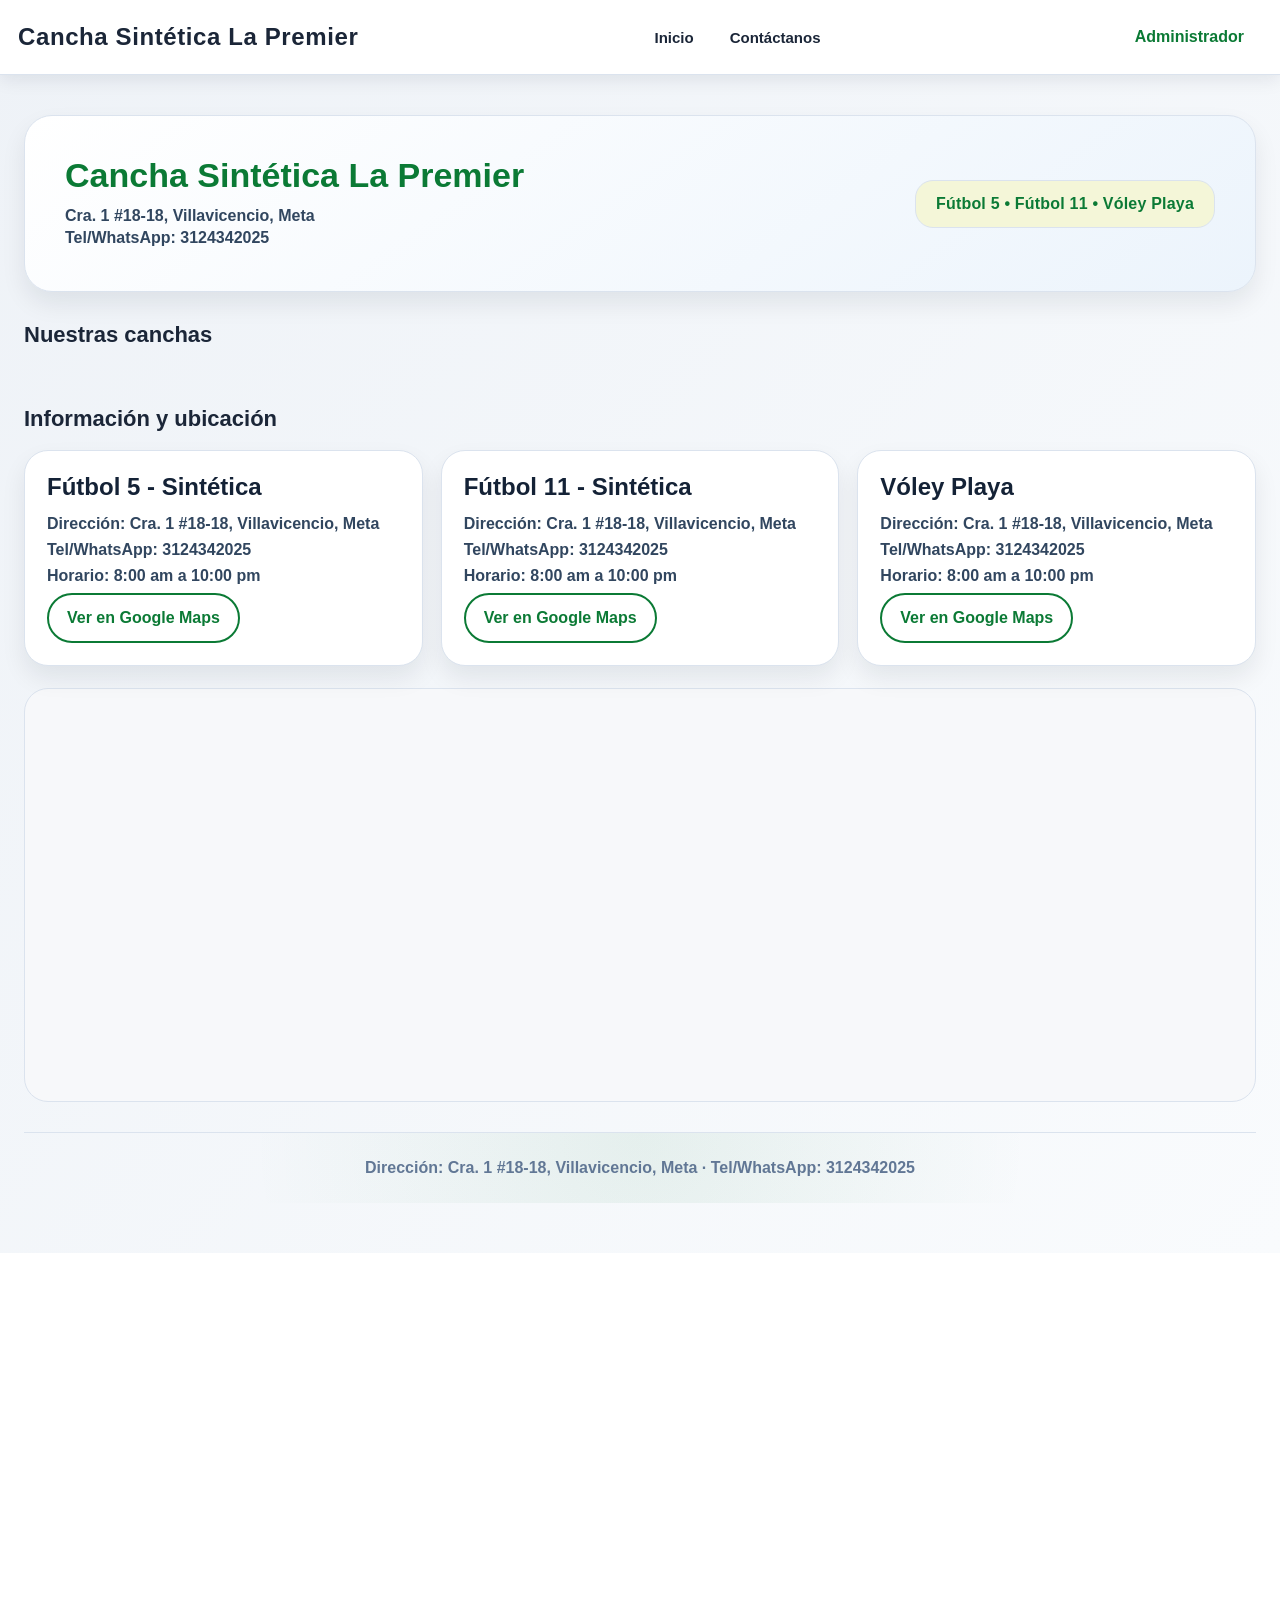
==== index.html @ b3f5ce54 "Agregar entrada raiz para Vercel" ====
<!DOCTYPE html>
<html lang="es">
<head>
  <meta charset="UTF-8" />
  <meta name="viewport" content="width=device-width, initial-scale=1.0" />
  <meta http-equiv="refresh" content="0; url=./canchas_web/index.html" />
  <title>Cancha Sintética La Premier</title>
</head>
<body>
  <p>Redirigiendo a Cancha Sintética La Premier...</p>
  <p>
    <a href="./canchas_web/index.html">Abrir sitio</a>
  </p>
</body>
</html>
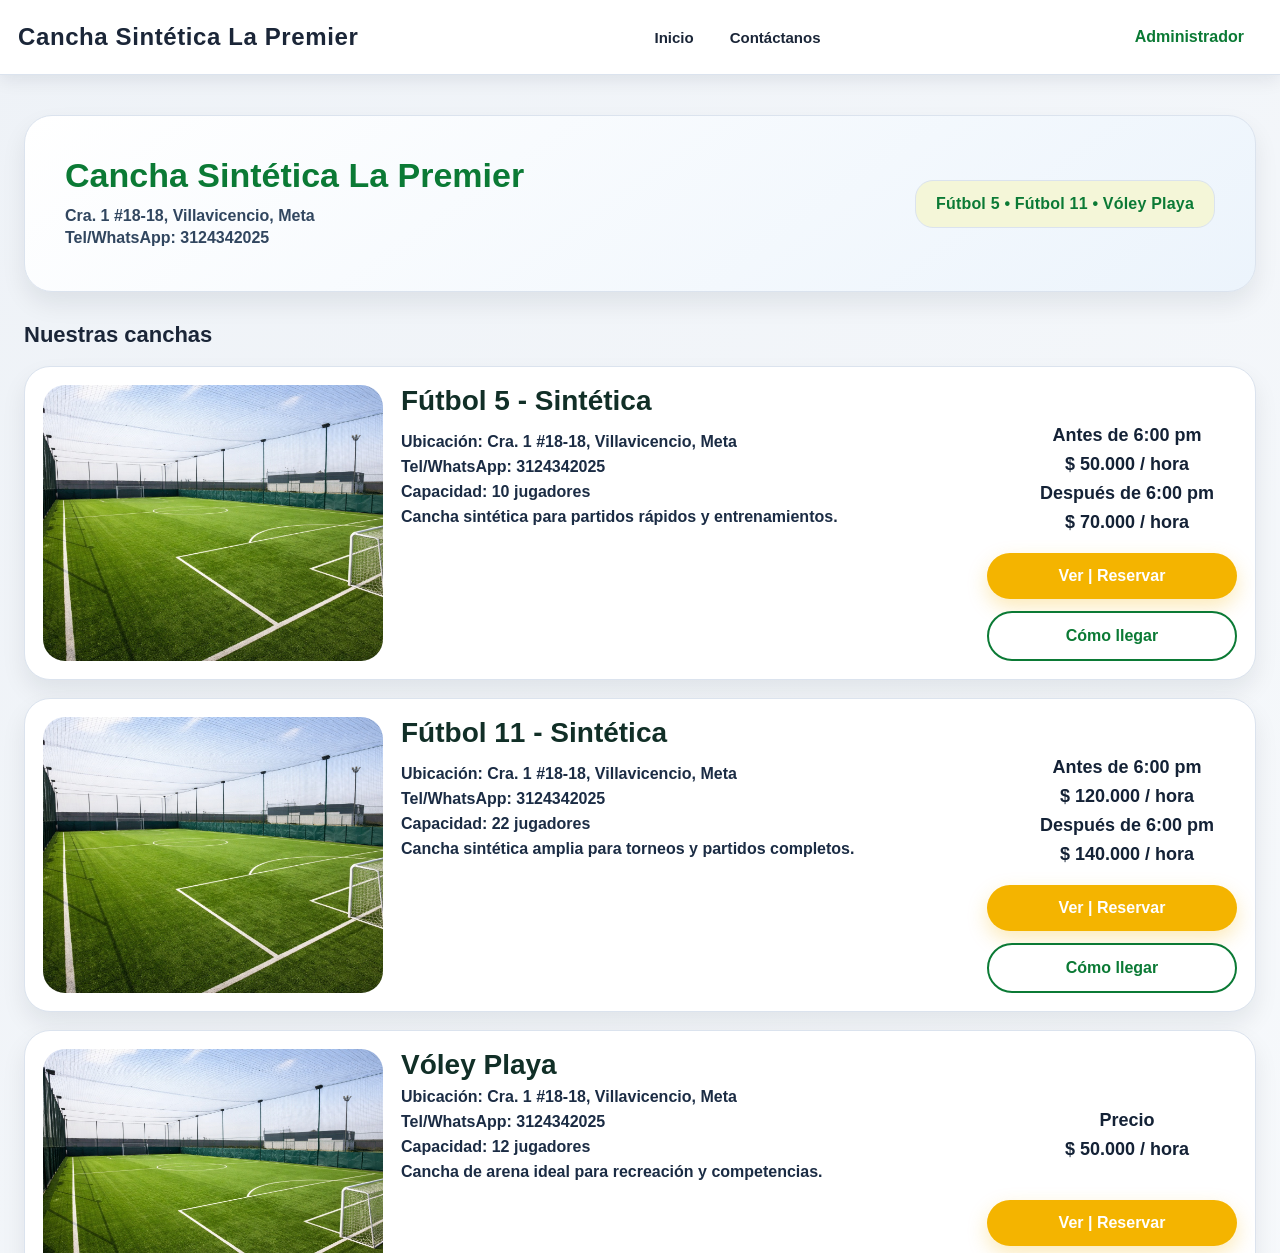
==== commit c9a10411: "Corregir rutas internas en Vercel" ====
--- a/index.html
+++ b/index.html
@@ -3,13 +3,13 @@
 <head>
   <meta charset="UTF-8" />
   <meta name="viewport" content="width=device-width, initial-scale=1.0" />
-  <meta http-equiv="refresh" content="0; url=./canchas_web/index.html" />
+  <meta http-equiv="refresh" content="0; url=/canchas_web/index.html" />
   <title>Cancha Sintética La Premier</title>
 </head>
 <body>
   <p>Redirigiendo a Cancha Sintética La Premier...</p>
   <p>
-    <a href="./canchas_web/index.html">Abrir sitio</a>
+    <a href="/canchas_web/index.html">Abrir sitio</a>
   </p>
 </body>
 </html>
